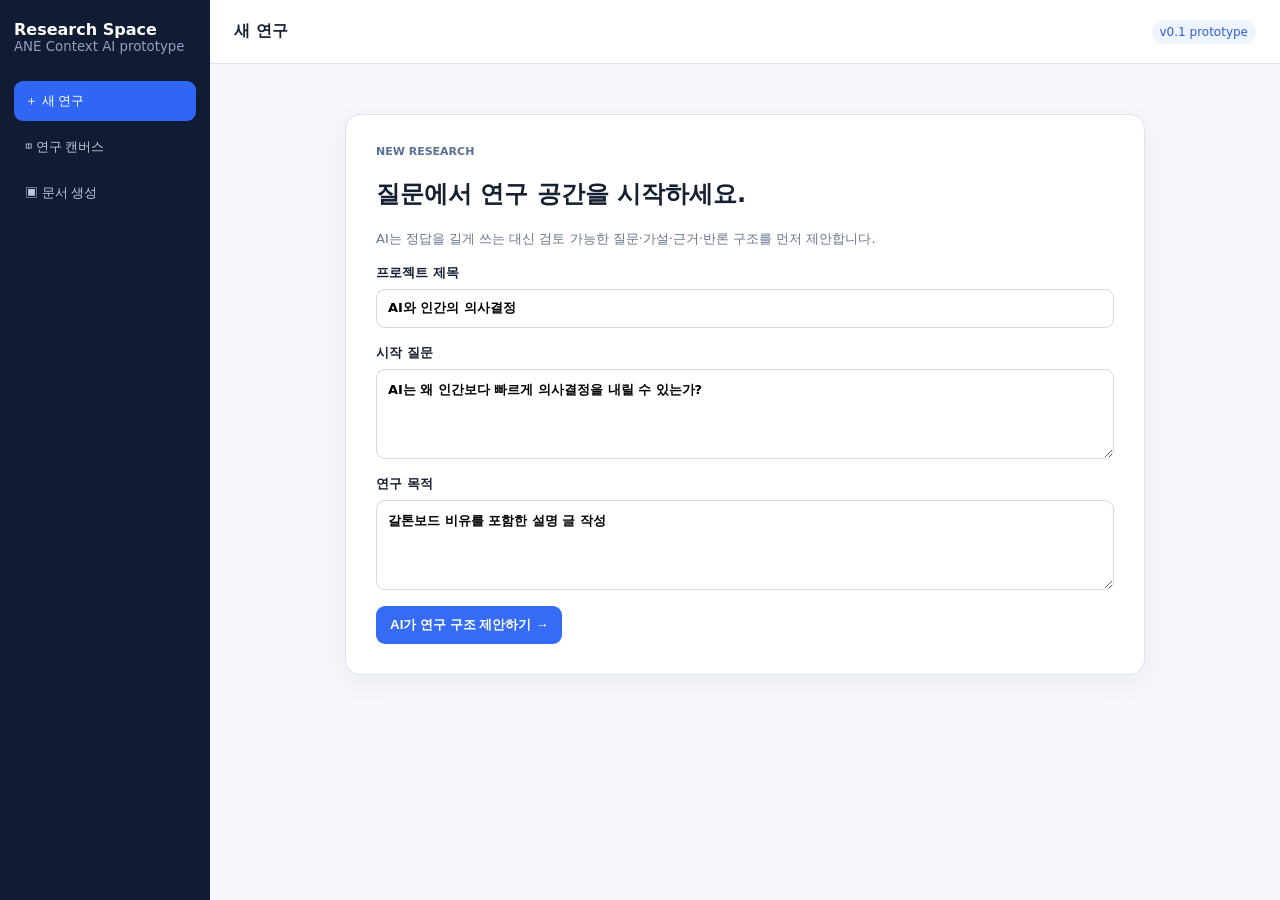
==== prototypes/research-space/index.html @ 7ade23d9 "feat: add Research Space clickable prototype" ====
<!doctype html><html lang="ko"><head><meta charset="utf-8"><meta name="viewport" content="width=device-width,initial-scale=1"><title>Research Space v0.1</title><style>
*{box-sizing:border-box}body{margin:0;font-family:system-ui,-apple-system,sans-serif;background:#f5f7fb;color:#172033}.app{display:grid;grid-template-columns:210px 1fr;min-height:100vh}.side{background:#111c34;color:#fff;padding:20px 14px}.brand{font-weight:800;margin-bottom:24px}.brand small{display:block;color:#91a0c1;font-weight:400}.nav button{width:100%;border:0;background:transparent;color:#bec9de;text-align:left;padding:11px;border-radius:9px;margin:3px 0;cursor:pointer}.nav button.active,.nav button:hover{background:#2f67f4;color:#fff}.main{min-width:0}.top{height:64px;background:#fff;border-bottom:1px solid #dde3ee;display:flex;align-items:center;justify-content:space-between;padding:0 24px}.view{display:none;padding:26px}.view.active{display:block}.panel{background:#fff;border:1px solid #dce3ee;border-radius:15px;box-shadow:0 8px 28px #1720330d}.new{max-width:800px;padding:30px;margin:24px auto}.new label{display:grid;gap:7px;margin:16px 0;font-size:13px;font-weight:700}input,textarea{font:inherit;padding:11px;border:1px solid #cfd9e8;border-radius:9px}textarea{min-height:90px}.primary{border:0;border-radius:9px;padding:10px 14px;cursor:pointer;background:#356bf5;color:#fff;font-weight:800}.canvas{display:grid;grid-template-columns:180px 1fr 280px;gap:14px;height:calc(100vh - 116px)}.tool,.graph,.inspect{padding:16px}.types button{display:block;width:100%;text-align:left;margin:5px 0;border:0;background:#f3f6fb;padding:9px;border-radius:8px}.graph{position:relative;overflow:auto;min-height:560px}.node{position:absolute;width:190px;padding:13px;border:1px solid #ccd8ea;border-radius:11px;background:#fff;box-shadow:0 6px 20px #18223a12;cursor:pointer}.node.question{left:36%;top:35px;border-color:#76a0ff}.node.hyp{left:33%;top:190px;border-color:#63c5a2}.node.e1{left:9%;top:350px}.node.e2{left:39%;top:350px}.node.counter{left:69%;top:350px;border-color:#ef8d8d}.tag{font-size:11px;color:#597096;font-weight:700}.node.selected{outline:3px solid #356bf533}.inspect h3{margin-top:0}.meta{font-size:13px;color:#67758d}.suggest{margin-top:16px;padding-top:14px;border-top:1px solid #e2e7f0}.suggest-card{background:#f6f8fc;padding:11px;border-radius:9px;margin:8px 0}.actions{display:flex;gap:6px;margin-top:8px}.actions button{border:0;padding:7px 9px;border-radius:7px;cursor:pointer}.accept{background:#e8f7ef}.reject{background:#fdeeee}.manu{max-width:980px;margin:auto;display:grid;grid-template-columns:1fr 230px;gap:16px}.paper{padding:38px}.paper h1{font-size:28px}.paper p{line-height:1.75}.outline{padding:18px}.status{display:inline-block;padding:5px 8px;border-radius:999px;background:#edf3ff;color:#315fd8;font-size:12px}@media(max-width:900px){.app{grid-template-columns:74px 1fr}.brand{font-size:0}.brand:before{content:'RS';font-size:18px}.nav button{font-size:0}.nav button:first-letter{font-size:18px}.canvas{grid-template-columns:1fr}.tool,.inspect{display:none}.manu{grid-template-columns:1fr}}
</style></head><body><div class="app"><aside class="side"><div class="brand">Research Space<small>ANE Context AI prototype</small></div><div class="nav"><button class="active" data-v="new">＋ 새 연구</button><button data-v="canvas">◫ 연구 캔버스</button><button data-v="manuscript">▣ 문서 생성</button></div></aside><main class="main"><header class="top"><strong id="crumb">새 연구</strong><span class="status">v0.1 prototype</span></header>
<section id="new" class="view active"><div class="panel new"><div class="tag">NEW RESEARCH</div><h1>질문에서 연구 공간을 시작하세요.</h1><p class="meta">AI는 정답을 길게 쓰는 대신 검토 가능한 질문·가설·근거·반론 구조를 먼저 제안합니다.</p><label>프로젝트 제목<input id="title" value="AI와 인간의 의사결정"></label><label>시작 질문<textarea id="question">AI는 왜 인간보다 빠르게 의사결정을 내릴 수 있는가?</textarea></label><label>연구 목적<textarea>갈톤보드 비유를 포함한 설명 글 작성</textarea></label><button class="primary" id="start">AI가 연구 구조 제안하기 →</button></div></section>
<section id="canvas" class="view"><div class="canvas"><div class="panel tool"><h3>노드</h3><div class="types"><button>질문</button><button>개념</button><button>주장</button><button>가설</button><button>근거</button><button>출처</button><button>반론</button></div></div><div class="panel graph"><div class="node question selected" data-type="질문" data-title="AI 의사결정 속도"><span class="tag">QUESTION</span><b id="qnode">AI는 왜 인간보다 빠르게 의사결정을 내릴 수 있는가?</b></div><div class="node hyp" data-type="가설" data-title="병렬 탐색 가설"><span class="tag">HYPOTHESIS</span><b>AI는 병렬 후보 탐색과 낮은 후회 비용 때문에 더 빠르다.</b></div><div class="node e1" data-type="근거" data-title="패턴 인식"><span class="tag">EVIDENCE</span><b>대규모 데이터에서의 빠른 패턴 인식</b></div><div class="node e2" data-type="실험" data-title="비교 실험"><span class="tag">EXPERIMENT</span><b>동일한 의사결정 과제로 인간과 AI 비교</b></div><div class="node counter" data-type="반론" data-title="검증 비용"><span class="tag">COUNTER</span><b>오류 검증 비용을 포함하면 항상 더 빠른 것은 아니다.</b></div></div><div class="panel inspect"><h3 id="ititle">AI 의사결정 속도</h3><div class="meta" id="itype">타입 · 질문</div><p id="ibody">연구의 출발점이 되는 핵심 질문입니다.</p><label class="meta">신뢰도</label><input type="range" value="72"><div class="suggest"><b>AI 제안</b><div class="suggest-card">반론 후보: 빠른 결정과 좋은 결정은 동일하지 않다.<div class="actions"><button class="accept" onclick="this.closest('.suggest-card').innerHTML='✓ 캔버스에 추가됨'">승인</button><button class="reject" onclick="this.closest('.suggest-card').remove()">거절</button></div></div><button class="primary" id="toDoc">현재 구조를 문서로 보기</button></div></div></div></section>
<section id="manuscript" class="view"><div class="manu"><article class="panel paper"><div class="tag">MANUSCRIPT VIEW</div><h1 id="docTitle">AI와 인간의 의사결정 속도에 대한 연구</h1><h2>1. 문제 제기</h2><p>인공지능은 여러 후보를 빠르게 평가할 수 있지만 인간의 의사결정은 위험, 후회, 맥락 판단을 함께 포함한다. 따라서 단순 처리 속도만으로 두 체계를 비교해서는 안 된다.</p><h2>2. 현재 가설</h2><p>Research Space의 현재 가설은 AI가 많은 후보를 빠르게 탐색할 수 있어 특정 조건에서 인간보다 신속한 결정을 내릴 수 있다는 것이다.</p><h2>3. 반론과 미해결점</h2><p>빠른 결정과 좋은 결정은 같지 않으며, 오류를 검증하는 비용과 도메인 의존성을 포함하면 결론은 달라질 수 있다.</p></article><aside class="panel outline"><h3>연결된 구조</h3><p>질문 1</p><p>가설 1</p><p>근거 1</p><p>실험 1</p><p>반론 1</p><hr><button class="primary">보고서로 투영</button></aside></div></section>
</main></div><script>
const buttons=[...document.querySelectorAll('[data-v]')],views=[...document.querySelectorAll('.view')];function show(id){views.forEach(v=>v.classList.toggle('active',v.id===id));buttons.forEach(b=>b.classList.toggle('active',b.dataset.v===id));document.querySelector('#crumb').textContent={new:'새 연구',canvas:'연구 캔버스',manuscript:'문서 생성'}[id]}buttons.forEach(b=>b.onclick=()=>show(b.dataset.v));document.querySelector('#start').onclick=()=>{document.querySelector('#qnode').textContent=document.querySelector('#question').value;show('canvas')};document.querySelectorAll('.node').forEach(n=>n.onclick=()=>{document.querySelectorAll('.node').forEach(x=>x.classList.remove('selected'));n.classList.add('selected');document.querySelector('#ititle').textContent=n.dataset.title;document.querySelector('#itype').textContent='타입 · '+n.dataset.type;document.querySelector('#ibody').textContent=n.textContent.trim()});document.querySelector('#toDoc').onclick=()=>{document.querySelector('#docTitle').textContent=document.querySelector('#title').value+'에 대한 연구';show('manuscript')};
</script></body></html>
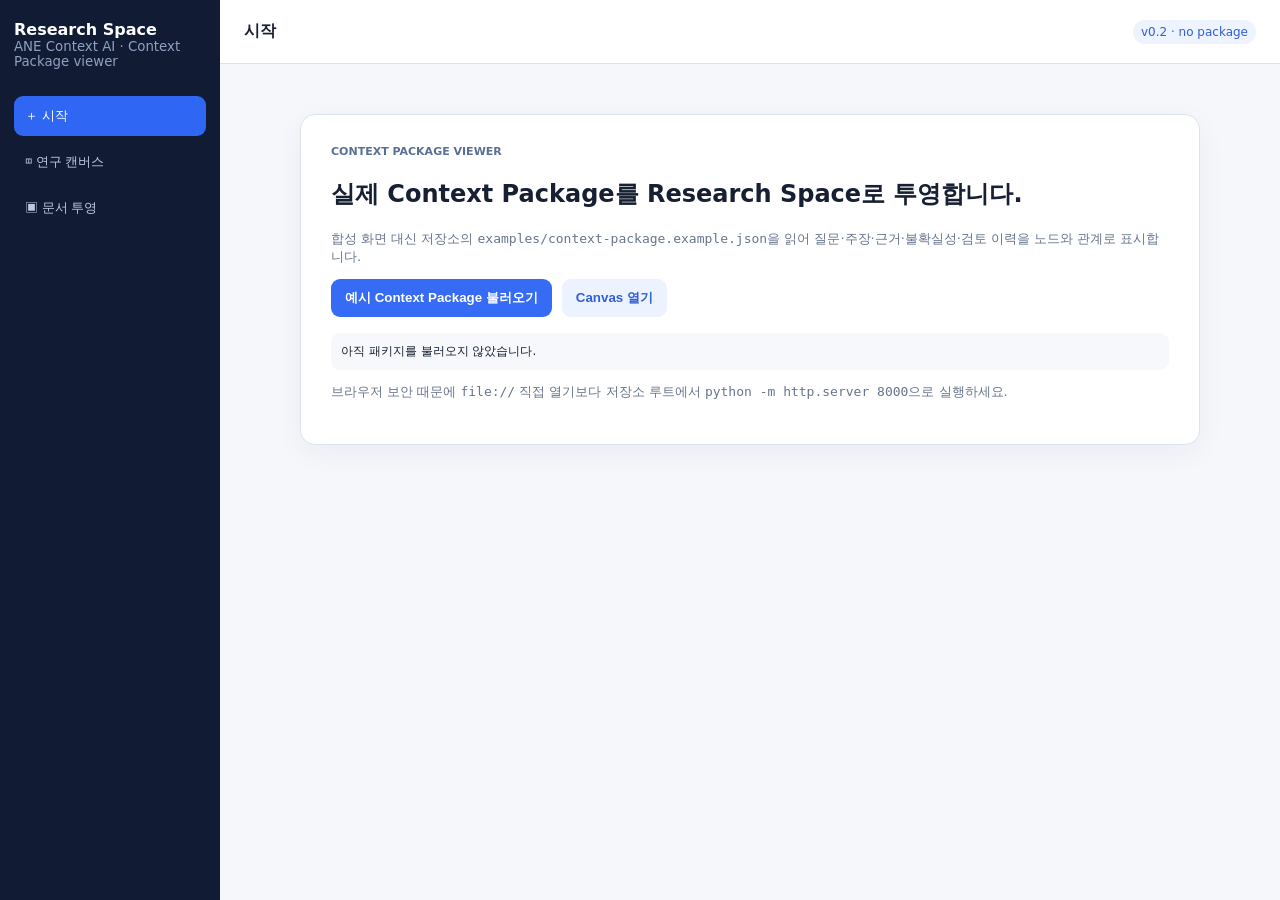
==== commit e745dd10: "feat: render real Context Package data in Research Space canvas" ====
--- a/prototypes/research-space/index.html
+++ b/prototypes/research-space/index.html
@@ -1,9 +1,166 @@
-<!doctype html><html lang="ko"><head><meta charset="utf-8"><meta name="viewport" content="width=device-width,initial-scale=1"><title>Research Space v0.1</title><style>
-*{box-sizing:border-box}body{margin:0;font-family:system-ui,-apple-system,sans-serif;background:#f5f7fb;color:#172033}.app{display:grid;grid-template-columns:210px 1fr;min-height:100vh}.side{background:#111c34;color:#fff;padding:20px 14px}.brand{font-weight:800;margin-bottom:24px}.brand small{display:block;color:#91a0c1;font-weight:400}.nav button{width:100%;border:0;background:transparent;color:#bec9de;text-align:left;padding:11px;border-radius:9px;margin:3px 0;cursor:pointer}.nav button.active,.nav button:hover{background:#2f67f4;color:#fff}.main{min-width:0}.top{height:64px;background:#fff;border-bottom:1px solid #dde3ee;display:flex;align-items:center;justify-content:space-between;padding:0 24px}.view{display:none;padding:26px}.view.active{display:block}.panel{background:#fff;border:1px solid #dce3ee;border-radius:15px;box-shadow:0 8px 28px #1720330d}.new{max-width:800px;padding:30px;margin:24px auto}.new label{display:grid;gap:7px;margin:16px 0;font-size:13px;font-weight:700}input,textarea{font:inherit;padding:11px;border:1px solid #cfd9e8;border-radius:9px}textarea{min-height:90px}.primary{border:0;border-radius:9px;padding:10px 14px;cursor:pointer;background:#356bf5;color:#fff;font-weight:800}.canvas{display:grid;grid-template-columns:180px 1fr 280px;gap:14px;height:calc(100vh - 116px)}.tool,.graph,.inspect{padding:16px}.types button{display:block;width:100%;text-align:left;margin:5px 0;border:0;background:#f3f6fb;padding:9px;border-radius:8px}.graph{position:relative;overflow:auto;min-height:560px}.node{position:absolute;width:190px;padding:13px;border:1px solid #ccd8ea;border-radius:11px;background:#fff;box-shadow:0 6px 20px #18223a12;cursor:pointer}.node.question{left:36%;top:35px;border-color:#76a0ff}.node.hyp{left:33%;top:190px;border-color:#63c5a2}.node.e1{left:9%;top:350px}.node.e2{left:39%;top:350px}.node.counter{left:69%;top:350px;border-color:#ef8d8d}.tag{font-size:11px;color:#597096;font-weight:700}.node.selected{outline:3px solid #356bf533}.inspect h3{margin-top:0}.meta{font-size:13px;color:#67758d}.suggest{margin-top:16px;padding-top:14px;border-top:1px solid #e2e7f0}.suggest-card{background:#f6f8fc;padding:11px;border-radius:9px;margin:8px 0}.actions{display:flex;gap:6px;margin-top:8px}.actions button{border:0;padding:7px 9px;border-radius:7px;cursor:pointer}.accept{background:#e8f7ef}.reject{background:#fdeeee}.manu{max-width:980px;margin:auto;display:grid;grid-template-columns:1fr 230px;gap:16px}.paper{padding:38px}.paper h1{font-size:28px}.paper p{line-height:1.75}.outline{padding:18px}.status{display:inline-block;padding:5px 8px;border-radius:999px;background:#edf3ff;color:#315fd8;font-size:12px}@media(max-width:900px){.app{grid-template-columns:74px 1fr}.brand{font-size:0}.brand:before{content:'RS';font-size:18px}.nav button{font-size:0}.nav button:first-letter{font-size:18px}.canvas{grid-template-columns:1fr}.tool,.inspect{display:none}.manu{grid-template-columns:1fr}}
-</style></head><body><div class="app"><aside class="side"><div class="brand">Research Space<small>ANE Context AI prototype</small></div><div class="nav"><button class="active" data-v="new">＋ 새 연구</button><button data-v="canvas">◫ 연구 캔버스</button><button data-v="manuscript">▣ 문서 생성</button></div></aside><main class="main"><header class="top"><strong id="crumb">새 연구</strong><span class="status">v0.1 prototype</span></header>
-<section id="new" class="view active"><div class="panel new"><div class="tag">NEW RESEARCH</div><h1>질문에서 연구 공간을 시작하세요.</h1><p class="meta">AI는 정답을 길게 쓰는 대신 검토 가능한 질문·가설·근거·반론 구조를 먼저 제안합니다.</p><label>프로젝트 제목<input id="title" value="AI와 인간의 의사결정"></label><label>시작 질문<textarea id="question">AI는 왜 인간보다 빠르게 의사결정을 내릴 수 있는가?</textarea></label><label>연구 목적<textarea>갈톤보드 비유를 포함한 설명 글 작성</textarea></label><button class="primary" id="start">AI가 연구 구조 제안하기 →</button></div></section>
-<section id="canvas" class="view"><div class="canvas"><div class="panel tool"><h3>노드</h3><div class="types"><button>질문</button><button>개념</button><button>주장</button><button>가설</button><button>근거</button><button>출처</button><button>반론</button></div></div><div class="panel graph"><div class="node question selected" data-type="질문" data-title="AI 의사결정 속도"><span class="tag">QUESTION</span><b id="qnode">AI는 왜 인간보다 빠르게 의사결정을 내릴 수 있는가?</b></div><div class="node hyp" data-type="가설" data-title="병렬 탐색 가설"><span class="tag">HYPOTHESIS</span><b>AI는 병렬 후보 탐색과 낮은 후회 비용 때문에 더 빠르다.</b></div><div class="node e1" data-type="근거" data-title="패턴 인식"><span class="tag">EVIDENCE</span><b>대규모 데이터에서의 빠른 패턴 인식</b></div><div class="node e2" data-type="실험" data-title="비교 실험"><span class="tag">EXPERIMENT</span><b>동일한 의사결정 과제로 인간과 AI 비교</b></div><div class="node counter" data-type="반론" data-title="검증 비용"><span class="tag">COUNTER</span><b>오류 검증 비용을 포함하면 항상 더 빠른 것은 아니다.</b></div></div><div class="panel inspect"><h3 id="ititle">AI 의사결정 속도</h3><div class="meta" id="itype">타입 · 질문</div><p id="ibody">연구의 출발점이 되는 핵심 질문입니다.</p><label class="meta">신뢰도</label><input type="range" value="72"><div class="suggest"><b>AI 제안</b><div class="suggest-card">반론 후보: 빠른 결정과 좋은 결정은 동일하지 않다.<div class="actions"><button class="accept" onclick="this.closest('.suggest-card').innerHTML='✓ 캔버스에 추가됨'">승인</button><button class="reject" onclick="this.closest('.suggest-card').remove()">거절</button></div></div><button class="primary" id="toDoc">현재 구조를 문서로 보기</button></div></div></div></section>
-<section id="manuscript" class="view"><div class="manu"><article class="panel paper"><div class="tag">MANUSCRIPT VIEW</div><h1 id="docTitle">AI와 인간의 의사결정 속도에 대한 연구</h1><h2>1. 문제 제기</h2><p>인공지능은 여러 후보를 빠르게 평가할 수 있지만 인간의 의사결정은 위험, 후회, 맥락 판단을 함께 포함한다. 따라서 단순 처리 속도만으로 두 체계를 비교해서는 안 된다.</p><h2>2. 현재 가설</h2><p>Research Space의 현재 가설은 AI가 많은 후보를 빠르게 탐색할 수 있어 특정 조건에서 인간보다 신속한 결정을 내릴 수 있다는 것이다.</p><h2>3. 반론과 미해결점</h2><p>빠른 결정과 좋은 결정은 같지 않으며, 오류를 검증하는 비용과 도메인 의존성을 포함하면 결론은 달라질 수 있다.</p></article><aside class="panel outline"><h3>연결된 구조</h3><p>질문 1</p><p>가설 1</p><p>근거 1</p><p>실험 1</p><p>반론 1</p><hr><button class="primary">보고서로 투영</button></aside></div></section>
-</main></div><script>
-const buttons=[...document.querySelectorAll('[data-v]')],views=[...document.querySelectorAll('.view')];function show(id){views.forEach(v=>v.classList.toggle('active',v.id===id));buttons.forEach(b=>b.classList.toggle('active',b.dataset.v===id));document.querySelector('#crumb').textContent={new:'새 연구',canvas:'연구 캔버스',manuscript:'문서 생성'}[id]}buttons.forEach(b=>b.onclick=()=>show(b.dataset.v));document.querySelector('#start').onclick=()=>{document.querySelector('#qnode').textContent=document.querySelector('#question').value;show('canvas')};document.querySelectorAll('.node').forEach(n=>n.onclick=()=>{document.querySelectorAll('.node').forEach(x=>x.classList.remove('selected'));n.classList.add('selected');document.querySelector('#ititle').textContent=n.dataset.title;document.querySelector('#itype').textContent='타입 · '+n.dataset.type;document.querySelector('#ibody').textContent=n.textContent.trim()});document.querySelector('#toDoc').onclick=()=>{document.querySelector('#docTitle').textContent=document.querySelector('#title').value+'에 대한 연구';show('manuscript')};
-</script></body></html>+<!doctype html>
+<html lang="ko">
+<head>
+  <meta charset="utf-8">
+  <meta name="viewport" content="width=device-width,initial-scale=1">
+  <title>Research Space v0.2</title>
+  <style>
+    *{box-sizing:border-box}body{margin:0;font-family:system-ui,-apple-system,sans-serif;background:#f5f7fb;color:#172033}.app{display:grid;grid-template-columns:220px 1fr;min-height:100vh}.side{background:#111c34;color:#fff;padding:20px 14px}.brand{font-weight:800;margin-bottom:24px}.brand small{display:block;color:#91a0c1;font-weight:400}.nav button{width:100%;border:0;background:transparent;color:#bec9de;text-align:left;padding:11px;border-radius:9px;margin:3px 0;cursor:pointer}.nav button.active,.nav button:hover{background:#2f67f4;color:#fff}.main{min-width:0}.top{height:64px;background:#fff;border-bottom:1px solid #dde3ee;display:flex;align-items:center;justify-content:space-between;padding:0 24px}.view{display:none;padding:26px}.view.active{display:block}.panel{background:#fff;border:1px solid #dce3ee;border-radius:15px;box-shadow:0 8px 28px #1720330d}.new{max-width:900px;padding:30px;margin:24px auto}.actions{display:flex;gap:10px;flex-wrap:wrap}.primary,.secondary{border:0;border-radius:9px;padding:10px 14px;cursor:pointer;font-weight:800}.primary{background:#356bf5;color:#fff}.secondary{background:#edf2ff;color:#315fd8}.meta{font-size:13px;color:#67758d}.tag{font-size:11px;color:#597096;font-weight:800;text-transform:uppercase}.canvas{display:grid;grid-template-columns:190px minmax(620px,1fr) 300px;gap:14px;height:calc(100vh - 116px)}.tool,.inspect{padding:16px}.legend{display:grid;gap:7px;margin-top:14px}.legend span{display:flex;gap:7px;align-items:center;font-size:12px;color:#66758c}.dot{width:10px;height:10px;border-radius:99px;display:inline-block}.graph{position:relative;overflow:auto;min-height:620px;background-image:radial-gradient(#dce4f0 1px,transparent 1px);background-size:20px 20px}.graph-inner{position:relative;min-width:1180px;min-height:720px}.edge-layer{position:absolute;inset:0;pointer-events:none;overflow:visible}.edge{stroke:#9aacbf;stroke-width:1.5;fill:none;marker-end:url(#arrow)}.edge-label{font-size:10px;fill:#607087}.node{position:absolute;width:190px;min-height:80px;padding:12px;border:1px solid #cad5e5;border-radius:11px;background:#fff;box-shadow:0 6px 18px #18223a12;cursor:pointer}.node.selected{outline:3px solid #356bf53d}.node.question{border-color:#7298f5}.node.claim{border-color:#52b788}.node.evidence{border-color:#d6a84b}.node.uncertainty{border-color:#e07a7a}.node.review,.node.provenance{border-style:dashed}.node .label{display:block;font-size:13px;line-height:1.35;margin-top:5px}.inspect h3{margin:0 0 6px}.inspect pre{white-space:pre-wrap;word-break:break-word;background:#f6f8fc;border-radius:9px;padding:10px;font-size:11px;max-height:280px;overflow:auto}.status{display:inline-block;padding:5px 8px;border-radius:999px;background:#edf3ff;color:#315fd8;font-size:12px}.load-state{margin-top:16px;padding:10px;border-radius:9px;background:#f6f8fc;font-size:12px}.manu{max-width:980px;margin:auto;display:grid;grid-template-columns:1fr 250px;gap:16px}.paper{padding:38px}.paper h1{font-size:28px}.paper p{line-height:1.75}.outline{padding:18px}.count-list{display:grid;gap:8px;font-size:13px}@media(max-width:980px){.app{grid-template-columns:76px 1fr}.brand{font-size:0}.brand:before{content:'RS';font-size:18px}.nav button{font-size:0}.nav button:first-letter{font-size:18px}.canvas{grid-template-columns:1fr}.tool,.inspect{display:none}.manu{grid-template-columns:1fr}}
+  </style>
+</head>
+<body>
+<div class="app">
+  <aside class="side">
+    <div class="brand">Research Space<small>ANE Context AI · Context Package viewer</small></div>
+    <div class="nav">
+      <button class="active" data-v="new">＋ 시작</button>
+      <button data-v="canvas">◫ 연구 캔버스</button>
+      <button data-v="manuscript">▣ 문서 투영</button>
+    </div>
+  </aside>
+  <main class="main">
+    <header class="top"><strong id="crumb">시작</strong><span class="status" id="packageStatus">v0.2 · no package</span></header>
+
+    <section id="new" class="view active">
+      <div class="panel new">
+        <div class="tag">CONTEXT PACKAGE VIEWER</div>
+        <h1>실제 Context Package를 Research Space로 투영합니다.</h1>
+        <p class="meta">합성 화면 대신 저장소의 <code>examples/context-package.example.json</code>을 읽어 질문·주장·근거·불확실성·검토 이력을 노드와 관계로 표시합니다.</p>
+        <div class="actions">
+          <button class="primary" id="loadExample">예시 Context Package 불러오기</button>
+          <button class="secondary" id="openCanvas" disabled>Canvas 열기</button>
+        </div>
+        <div class="load-state" id="loadState">아직 패키지를 불러오지 않았습니다.</div>
+        <p class="meta">브라우저 보안 때문에 <code>file://</code> 직접 열기보다 저장소 루트에서 <code>python -m http.server 8000</code>으로 실행하세요.</p>
+      </div>
+    </section>
+
+    <section id="canvas" class="view">
+      <div class="canvas">
+        <aside class="panel tool">
+          <h3>레이어</h3>
+          <div class="legend">
+            <span><i class="dot" style="background:#7298f5"></i>질문</span>
+            <span><i class="dot" style="background:#52b788"></i>주장</span>
+            <span><i class="dot" style="background:#d6a84b"></i>근거</span>
+            <span><i class="dot" style="background:#e07a7a"></i>불확실성</span>
+            <span><i class="dot" style="background:#9aacbf"></i>검토 / provenance</span>
+          </div>
+          <hr>
+          <div class="count-list" id="counts"></div>
+        </aside>
+        <div class="panel graph"><div id="graphInner" class="graph-inner"></div></div>
+        <aside class="panel inspect">
+          <div class="tag" id="inspectorType">NODE</div>
+          <h3 id="inspectorTitle">노드를 선택하세요</h3>
+          <p class="meta" id="inspectorMeta">Context Package의 구조를 그대로 표시합니다.</p>
+          <pre id="inspectorData">{}</pre>
+          <button class="primary" id="toDoc" disabled>현재 패키지를 문서로 보기</button>
+        </aside>
+      </div>
+    </section>
+
+    <section id="manuscript" class="view">
+      <div class="manu">
+        <article class="panel paper">
+          <div class="tag">MANUSCRIPT PROJECTION</div>
+          <h1 id="docTitle">Context Package</h1>
+          <h2>질문</h2><p id="docQuestion"></p>
+          <h2>현재 주장</h2><div id="docClaims"></div>
+          <h2>불확실성과 제한</h2><div id="docUncertainties"></div>
+        </article>
+        <aside class="panel outline">
+          <h3>패키지 메타데이터</h3>
+          <div id="docMeta" class="count-list"></div>
+        </aside>
+      </div>
+    </section>
+  </main>
+</div>
+<script type="module">
+  import { loadContextPackage, buildCanvasLayout } from './context-package-loader.mjs';
+
+  const EXAMPLE_URL='../../examples/context-package.example.json';
+  const buttons=[...document.querySelectorAll('[data-v]')];
+  const views=[...document.querySelectorAll('.view')];
+  let current=null;
+
+  function show(id){
+    views.forEach(v=>v.classList.toggle('active',v.id===id));
+    buttons.forEach(b=>b.classList.toggle('active',b.dataset.v===id));
+    document.querySelector('#crumb').textContent={new:'시작',canvas:'연구 캔버스',manuscript:'문서 투영'}[id];
+  }
+  buttons.forEach(b=>b.onclick=()=>show(b.dataset.v));
+
+  function nodeCounts(nodes){
+    const counts={};
+    nodes.forEach(node=>counts[node.type]=(counts[node.type]||0)+1);
+    return counts;
+  }
+
+  function edgeEndpoints(nodes){
+    return new Map(nodes.map(node=>[node.id,{x:node.x+95,y:node.y+40}]));
+  }
+
+  function renderGraph(graph){
+    const nodes=buildCanvasLayout(graph);
+    const inner=document.querySelector('#graphInner');
+    inner.innerHTML='';
+    const endpoints=edgeEndpoints(nodes);
+    const svg=document.createElementNS('http://www.w3.org/2000/svg','svg');
+    svg.setAttribute('class','edge-layer');
+    svg.setAttribute('width','1180'); svg.setAttribute('height','720');
+    svg.innerHTML='<defs><marker id="arrow" viewBox="0 0 10 10" refX="9" refY="5" markerWidth="6" markerHeight="6" orient="auto-start-reverse"><path d="M 0 0 L 10 5 L 0 10 z" fill="#9aacbf"/></marker></defs>';
+    graph.edges.forEach(edge=>{
+      const a=endpoints.get(edge.from), b=endpoints.get(edge.to); if(!a||!b)return;
+      const line=document.createElementNS('http://www.w3.org/2000/svg','line');
+      line.setAttribute('x1',a.x); line.setAttribute('y1',a.y); line.setAttribute('x2',b.x); line.setAttribute('y2',b.y); line.setAttribute('class','edge'); svg.appendChild(line);
+      const text=document.createElementNS('http://www.w3.org/2000/svg','text');
+      text.setAttribute('x',(a.x+b.x)/2); text.setAttribute('y',(a.y+b.y)/2-5); text.setAttribute('class','edge-label'); text.textContent=edge.relation; svg.appendChild(text);
+    });
+    inner.appendChild(svg);
+    nodes.forEach(node=>{
+      const el=document.createElement('button');
+      el.className=`node ${node.type}`; el.style.left=`${node.x}px`; el.style.top=`${node.y}px`;
+      el.innerHTML=`<span class="tag">${node.type}</span><span class="label"></span>`;
+      el.querySelector('.label').textContent=node.label;
+      el.onclick=()=>selectNode(el,node);
+      inner.appendChild(el);
+    });
+    const counts=nodeCounts(nodes);
+    document.querySelector('#counts').innerHTML=Object.entries(counts).map(([k,v])=>`<div><b>${k}</b> · ${v}</div>`).join('');
+  }
+
+  function selectNode(el,node){
+    document.querySelectorAll('.node').forEach(x=>x.classList.remove('selected')); el.classList.add('selected');
+    document.querySelector('#inspectorType').textContent=node.type;
+    document.querySelector('#inspectorTitle').textContent=node.label;
+    document.querySelector('#inspectorMeta').textContent=`ID · ${node.id}`;
+    document.querySelector('#inspectorData').textContent=JSON.stringify(node.data,null,2);
+  }
+
+  function renderDocument(pkg,graph){
+    document.querySelector('#docTitle').textContent=pkg.question.normalized || pkg.question.original;
+    document.querySelector('#docQuestion').textContent=pkg.question.original;
+    document.querySelector('#docClaims').innerHTML=(pkg.claims.length?pkg.claims:[{statement:'현재 주장이 없습니다.'}]).map(c=>`<p>${escapeHtml(c.statement)}${c.confidence?` <span class="status">${escapeHtml(c.confidence)}</span>`:''}</p>`).join('');
+    document.querySelector('#docUncertainties').innerHTML=(pkg.uncertainties.length?pkg.uncertainties:[{description:'기록된 불확실성이 없습니다.'}]).map(u=>`<p>${escapeHtml(u.description)}</p>`).join('');
+    document.querySelector('#docMeta').innerHTML=`<div>Package · ${escapeHtml(pkg.id)}</div><div>Schema · ${escapeHtml(pkg.schema_version)}</div><div>Review · ${escapeHtml(pkg.review.status)}</div><div>Nodes · ${graph.nodes.length}</div><div>Edges · ${graph.edges.length}</div>`;
+  }
+
+  function escapeHtml(value=''){const div=document.createElement('div');div.textContent=String(value);return div.innerHTML;}
+
+  document.querySelector('#loadExample').onclick=async()=>{
+    const state=document.querySelector('#loadState'); state.textContent='Context Package를 불러오는 중…';
+    try{
+      current=await loadContextPackage(EXAMPLE_URL);
+      renderGraph(current.graph); renderDocument(current.package,current.graph);
+      state.textContent=`✓ ${current.package.id} · ${current.graph.nodes.length} nodes / ${current.graph.edges.length} edges`;
+      document.querySelector('#packageStatus').textContent=`${current.package.schema_version} · ${current.package.review.status}`;
+      document.querySelector('#openCanvas').disabled=false; document.querySelector('#toDoc').disabled=false;
+    }catch(error){ state.textContent=`불러오기 실패: ${error.message}`; }
+  };
+  document.querySelector('#openCanvas').onclick=()=>show('canvas');
+  document.querySelector('#toDoc').onclick=()=>show('manuscript');
+</script>
+</body>
+</html>
